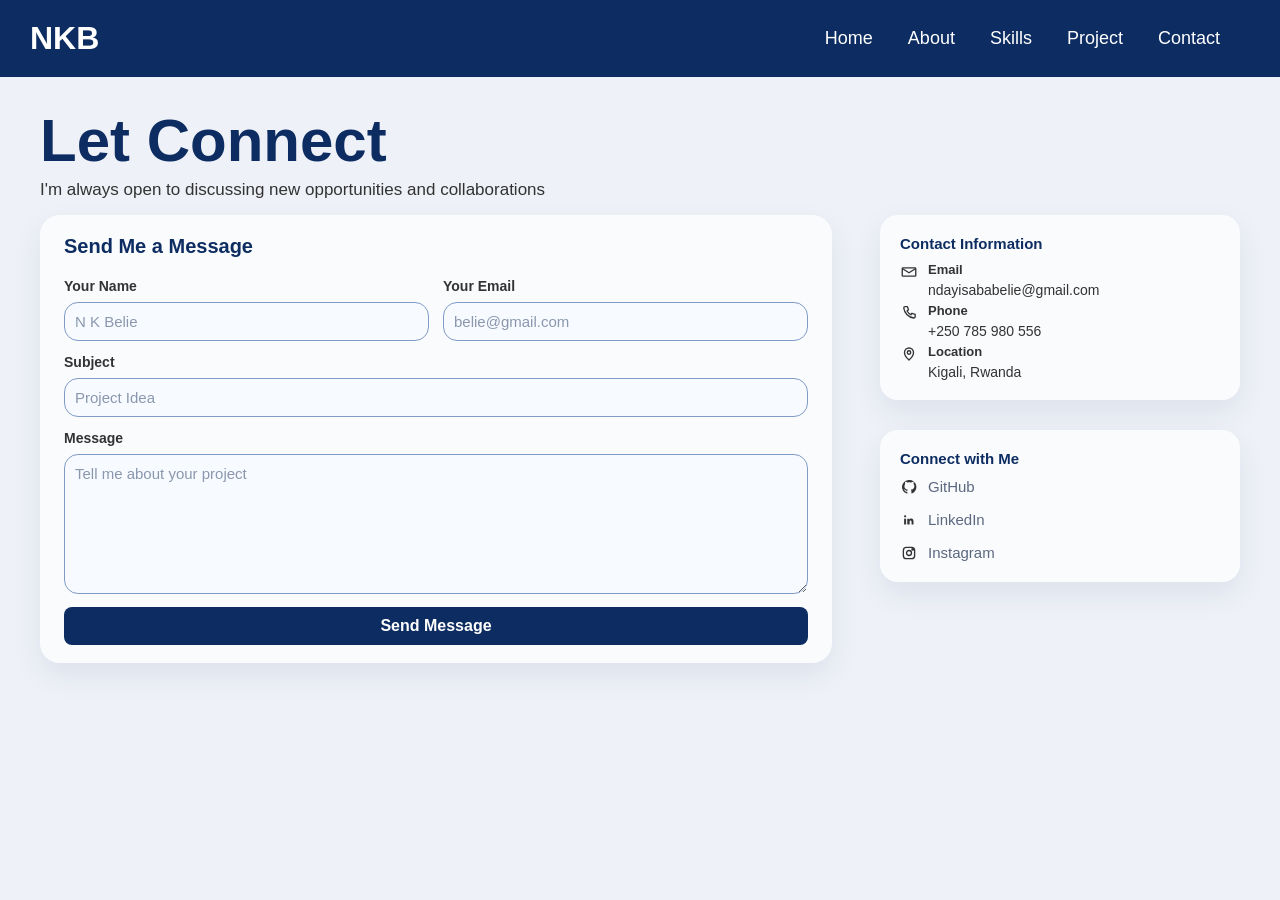
==== contact.html @ 85e5c94c "Add contact page Layout" ====
<!DOCTYPE html>
<html lang="en">
<head>
    <meta charset="UTF-8">
    <meta name="viewport" content="width=device-width, initial-scale=1.0">
    <title>Belie Portfolio</title>
    <link rel="stylesheet" href="style.css">
</head>
<body>

<header>
    <nav class="navbar">
        <div class="logo">NKB</div>
        <ul class="nav-links">
            <li><a href="index.html">Home</a></li>
            <li><a href="about.html">About</a></li>
            <li><a href="skills.html">Skills</a></li>
            <li><a href="projects.html">Project</a></li>
            <li><a href="contact.html">Contact</a></li>
        </ul>
    </nav>
</header>
<main>
    <section class="contact-section">
        <div class="contact-shell">
            <div class="contact-header">
                <h1>Let Connect</h1>
                <p>I'm always open to discussing new opportunities and collaborations</p>
            </div>

            <div class="contact-layout">
                <div class="contact-form-card">
                    <h3>Send Me a Message</h3>

                    <form class="contact-form">
                        <div class="contact-form-row">
                            <div class="field-group">
                                <label for="name">Your Name</label>
                                <input type="text" id="name" name="name" placeholder="N K Belie" required>
                            </div>

                            <div class="field-group">
                                <label for="email">Your Email</label>
                                <input type="email" id="email" name="email" placeholder="belie@gmail.com" required>
                            </div>
                        </div>

                        <div class="field-group">
                            <label for="subject">Subject</label>
                            <input type="text" id="subject" name="subject" placeholder="Project Idea">
                        </div>

                        <div class="field-group">
                            <label for="message">Message</label>
                            <textarea id="message" name="message" placeholder="Tell me about your project"></textarea>
                        </div>

                        <button type="submit">Send Message</button>
                    </form>
                </div>

                <aside class="contact-sidebar">
                    <div class="info-card">
                        <h3>Contact Information</h3>

                        <div class="info-item">
                            <span class="info-icon" aria-hidden="true">
                                <svg viewBox="0 0 24 24" focusable="false">
                                    <path d="M4 6.5h16a1 1 0 0 1 1 1v9a1 1 0 0 1-1 1H4a1 1 0 0 1-1-1v-9a1 1 0 0 1 1-1Z"></path>
                                    <path d="m4 8 8 5 8-5"></path>
                                </svg>
                            </span>
                            <div>
                                <h4>Email</h4>
                                <p><a href="mailto:ndayisababelie@gmail.com">ndayisababelie@gmail.com</a></p>
                            </div>
                        </div>

                        <div class="info-item">
                            <span class="info-icon" aria-hidden="true">
                                <svg viewBox="0 0 24 24" focusable="false">
                                    <path d="M6.8 3.5h3.1l1.4 4.2-1.9 1.6a14 14 0 0 0 5 5l1.6-1.9 4.2 1.4v3.1a1.8 1.8 0 0 1-1.8 1.8A15.4 15.4 0 0 1 5 5.3a1.8 1.8 0 0 1 1.8-1.8Z"></path>
                                </svg>
                            </span>
                            <div>
                                <h4>Phone</h4>
                                <p><a href="tel:+250785980556">+250 785 980 556</a></p>
                            </div>
                        </div>

                        <div class="info-item">
                            <span class="info-icon" aria-hidden="true">
                                <svg viewBox="0 0 24 24" focusable="false">
                                    <path d="M12 20s6-5.2 6-10a6 6 0 1 0-12 0c0 4.8 6 10 6 10Z"></path>
                                    <circle cx="12" cy="10" r="2.3"></circle>
                                </svg>
                            </span>
                            <div>
                                <h4>Location</h4>
                                <p>Kigali, Rwanda</p>
                            </div>
                        </div>
                    </div>

                    <div class="info-card">
                        <h3>Connect with Me</h3>

                        <div class="social-links">
                            <a class="social-link" href="https://github.com/NKBelie" target="_blank" rel="noreferrer">
                                <span class="info-icon" aria-hidden="true">
                                    <svg viewBox="0 0 24 24" focusable="false">
                                        <path d="M12 2.8a9.2 9.2 0 0 0-2.9 18c.5.1.7-.2.7-.5v-2c-2.8.6-3.4-1.2-3.4-1.2-.5-1.1-1.1-1.4-1.1-1.4-.9-.6.1-.6.1-.6 1 .1 1.5 1 1.5 1 .9 1.5 2.3 1 2.9.8.1-.7.4-1 .7-1.3-2.2-.3-4.6-1.1-4.6-4.9 0-1.1.4-2 1-2.8-.1-.3-.4-1.3.1-2.8 0 0 .9-.3 2.9 1a10 10 0 0 1 5.2 0c2-1.3 2.9-1 2.9-1 .5 1.5.2 2.5.1 2.8.6.8 1 1.7 1 2.8 0 3.8-2.3 4.6-4.6 4.9.4.3.7.9.7 1.8v2.7c0 .3.2.6.7.5A9.2 9.2 0 0 0 12 2.8Z"></path>
                                    </svg>
                                </span>
                                <span>GitHub</span>
                            </a>

                            <a class="social-link" href="#">
                                <span class="info-icon" aria-hidden="true">
                                    <svg viewBox="0 0 24 24" focusable="false">
                                        <path d="M6.8 8.5a1.5 1.5 0 1 1 0-3 1.5 1.5 0 0 1 0 3Z"></path>
                                        <path d="M5.5 10.2h2.6V18H5.5z"></path>
                                        <path d="M9.7 10.2h2.5v1.1h.1c.4-.7 1.2-1.4 2.5-1.4 2.7 0 3.2 1.8 3.2 4.1V18h-2.6v-3.4c0-.8 0-1.9-1.2-1.9s-1.4.9-1.4 1.8V18H9.7z"></path>
                                    </svg>
                                </span>
                                <span>LinkedIn</span>
                            </a>

                            <a class="social-link" href="#">
                                <span class="info-icon" aria-hidden="true">
                                    <svg class="outline-icon" viewBox="0 0 24 24" focusable="false">
                                        <rect x="4.5" y="4.5" width="15" height="15" rx="4"></rect>
                                        <circle cx="12" cy="12" r="3.3"></circle>
                                        <circle cx="16.9" cy="7.2" r="1"></circle>
                                    </svg>
                                </span>
                                <span>Instagram</span>
                            </a>
                        </div>
                    </div>
                </aside>
            </div>
        </div>
    </section>
</main>

</body>
</html>
---- style.css ----
* {
    margin: 0;
    padding: 0;
    box-sizing: border-box;
    font-family: Arial, sans-serif;
}

body {
    background-color: #eef1f7;
    color: #0d2d62;
}


header {
    background-color: #0d2d62;
    padding: 20px 60px 20px 30px;
}

.navbar {
    display: flex;
    justify-content: space-between;
    align-items: center;
}

.logo {
    color: rgb(255, 255, 255);
    font-size: 32px;
    font-weight: bold;
}

.nav-links {
    list-style: none;
    display: flex;
    gap: 35px;
}

.nav-links li a {
    text-decoration: none;
    color: white;
    font-size: 18px;
    font-weight: 500;
}

.nav-links li a:hover {
    color: #dce6ff;
}

.hero {
    display: flex;
    justify-content: space-between;
    align-items: center;
    padding: 40px 40px;
    min-height: 85vh;
}

.hero-text {
    max-width: 55%;
}

.hero-text h1 {
    font-size: 60px;
    line-height: 1.1;
    margin-bottom: 20px;
    font-weight: bold;
}
.hero-text h3 {
    font-size: 20px;
    line-height: 0.7;
    margin-bottom: 5px;
    font-weight: bold;
}
.hero-text p {
    font-size: 17px;
    line-height: 1.5;
    color: #333;
    margin-bottom: 30px;
    max-width: 90%;
}

.buttons {
    display: flex;
    gap: 20px;
}

.btn {
    text-decoration: none;
    padding: 18px 35px;
    border-radius: 8px;
    font-size: 16px;
    font-weight: bold;
}

.primary {
    background-color: #0d2d62;
    color: white;
}

.secondary {
    background-color: white;
    color: #0d2d62;
}

.hero-image img {
    width: 350px;
    height: 350px;
    border-radius: 10%;
    object-fit: cover;
}
.projects-section {
    padding: 40px;
}

.projects-header h1 {
    font-size: 60px;
    margin-bottom: 10px;
}

.projects-header p {
    font-size: 17px;
    color: #333;
    margin-bottom: 30px;
}

.project-container {
    display: flex;
    justify-content: space-between;
    gap: 20px;
    flex-wrap: wrap;
}

.project-card {
    background: white;
    width: 30%;
    border-radius: 15px;
    overflow: hidden;
    box-shadow: 0 4px 8px rgba(0,0,0,0.15);
}
.project-card p{
    color: #333;
}
.project-card img {
    width: 100%;
    height: 219px;
    object-fit: cover;
}

.project-content {
    padding: 15px;
}

.project-content h2 {
    margin-bottom: 10px;
}

.project-content p {
    font-size: 15px;
    line-height: 1.5;
    margin-bottom: 15px;
}

.tags span {
    display: inline-block;
    background: #dce6ff;
    color: #0d2d62;
    padding: 8px 12px;
    margin: 5px 5px 0 0;
    border-radius: 8px;
    font-size: 14px;
}
.skills-section {
    padding: 40px;
}

.skills-header h1 {
    font-size: 60px;
    margin-bottom: 10px;
}

.skills-header p {
    font-size: 17px;
    color: #333;
    margin-bottom: 30px;
}

.skills-container {
    display: flex;
    gap: 20px;
    flex-wrap: wrap;
}

.skill-card {
    background: white;
    flex: 1;
    min-width: 250px;
    padding: 20px;
    border-radius: 15px;
    box-shadow: 0 4px 8px rgba(0,0,0,0.15);
}

.skill-card h2 {
    margin-bottom: 20px;
}

.soft-skills {
    margin-top: 40px;
    background: #0d2d62;
    color: white;
    padding: 30px;
    border-radius: 15px;
    text-align: center;
}

.soft-skills h2 {
    margin-bottom: 30px;
    font-size: 40px;
}

.soft-skills ul {
    display: grid;
    grid-template-columns: repeat(3, 1fr);
    gap: 20px;
    list-style: disc;
    text-align: left;
    padding-left: 80px;
    font-size: 22px;
}

.contact-section {
    padding: 29px 40px;
}

.contact-shell {
    max-width: 1280px;
    margin: 0 auto;
}

.contact-header h1 {
    font-size: 60px;
    margin-bottom: 5px;
}

.contact-header p {
    font-size: 17px;
    color: #333;
    margin-bottom: 15px;
}

.contact-layout {
    display: flex;
    align-items: flex-start;
    justify-content: space-between;
    gap: 48px;
}

.contact-form-card {
    flex: 1 1 720px;
    background: rgba(255, 255, 255, 0.72);
    border-radius: 20px;
    padding: 20px 24px 18px;
    box-shadow: 0 12px 30px rgba(13, 45, 98, 0.08);
}

.contact-form-card h3 {
    font-size: 20px;
    margin-bottom: 20px;
}

.info-card h3 {
    font-size: 15px;
    margin-bottom: 10px;
}

.contact-form {
    display: flex;
    flex-direction: column;
    gap: 13px;
}

.contact-form-row {
    display: grid;
    grid-template-columns: repeat(2, minmax(0, 1fr));
    gap: 14px;
}

.field-group {
    display: flex;
    flex-direction: column;
    gap: 8px;
}

.field-group label {
    font-size: 14px;
    font-weight: 600;
    color: #333;
}

.contact-form input,
.contact-form textarea {
    width: 100%;
    padding: 10px 10px;
    border: 1.5px solid #7f9bc6;
    border-radius: 14px;
    font-size: 15px;
    background: #f7faff;
    color: #243b63;
    outline: none;
    transition: border-color 0.2s ease, box-shadow 0.2s ease;
}

.contact-form input::placeholder,
.contact-form textarea::placeholder {
    color: #8a97ad;
}

.contact-form input:focus,
.contact-form textarea:focus {
    border-color: #0d2d62;
    box-shadow: 0 0 0 3px rgba(13, 45, 98, 0.12);
}

.contact-form textarea {
    min-height: 140px;
    resize: vertical;
}

.contact-form button {
    background: #0d2d62;
    color: white;
    padding: 10px;
    border: none;
    border-radius: 8px;
    font-size: 16px;
    font-weight: 700;
    cursor: pointer;
    transition: background 0.2s ease, transform 0.2s ease;
}

.contact-form button:hover {
    background: #123c80;
    transform: translateY(-1px);
}

.contact-sidebar {
    flex: 0 0 360px;
    width: min(100%, 360px);
    margin-left: auto;
    display: flex;
    flex-direction: column;
    gap: 30px;
}

.info-card {
    background: rgba(255, 255, 255, 0.72);
    border-radius: 18px;
    padding: 20px 20px 20px;
    box-shadow: 0 12px 30px rgba(13, 45, 98, 0.08);
}

.info-item {
    display: flex;
    align-items: flex-start;
    gap: 10px;
    margin-bottom: 5px;
}

.info-item:last-child {
    margin-bottom: 0;
}

.info-item h4 {
    font-size: 13px;
    margin-bottom: 5px;
    color: #333;
}

.info-item p,
.info-item a {
    font-size: 14px;
    color: #333;
    text-decoration: none;
}

.info-item a:hover,
.social-link:hover {
    color: #0d2d62;
}

.info-icon {
    width: 18px;
    height: 18px;
    color: #333;
    flex-shrink: 0;
    margin-top: 1px;
}

.info-icon svg {
    width: 100%;
    height: 100%;
    stroke: currentColor;
    fill: none;
    stroke-width: 1.8;
    stroke-linecap: round;
    stroke-linejoin: round;
}

.social-links {
    display: flex;
    flex-direction: column;
    gap: 14px;
}

.social-link {
    display: inline-flex;
    align-items: center;
    gap: 10px;
    color: #5b6880;
    text-decoration: none;
    font-size: 15px;
    font-weight: 500;
}

.social-link .info-icon svg {
    stroke: none;
    fill: currentColor;
}

.social-link .info-icon svg.outline-icon {
    stroke: currentColor;
    fill: none;
}

@media (max-width: 980px) {
    .contact-layout {
        flex-direction: column;
        gap: 28px;
        justify-content: flex-start;
    }

    .contact-sidebar {
        width: 100%;
        flex: 1 1 auto;
        max-width: 100%;
        margin-left: 0;
    }
}

@media (max-width: 720px) {
    header {
        padding: 18px 22px;
    }

    .contact-section {
        padding: 28px 18px 40px;
    }

    .contact-header h1 {
        font-size: 44px;
    }

    .contact-form-card,
    .info-card {
        padding: 24px 18px 20px;
    }

    .contact-form-row {
        grid-template-columns: 1fr;
    }
}
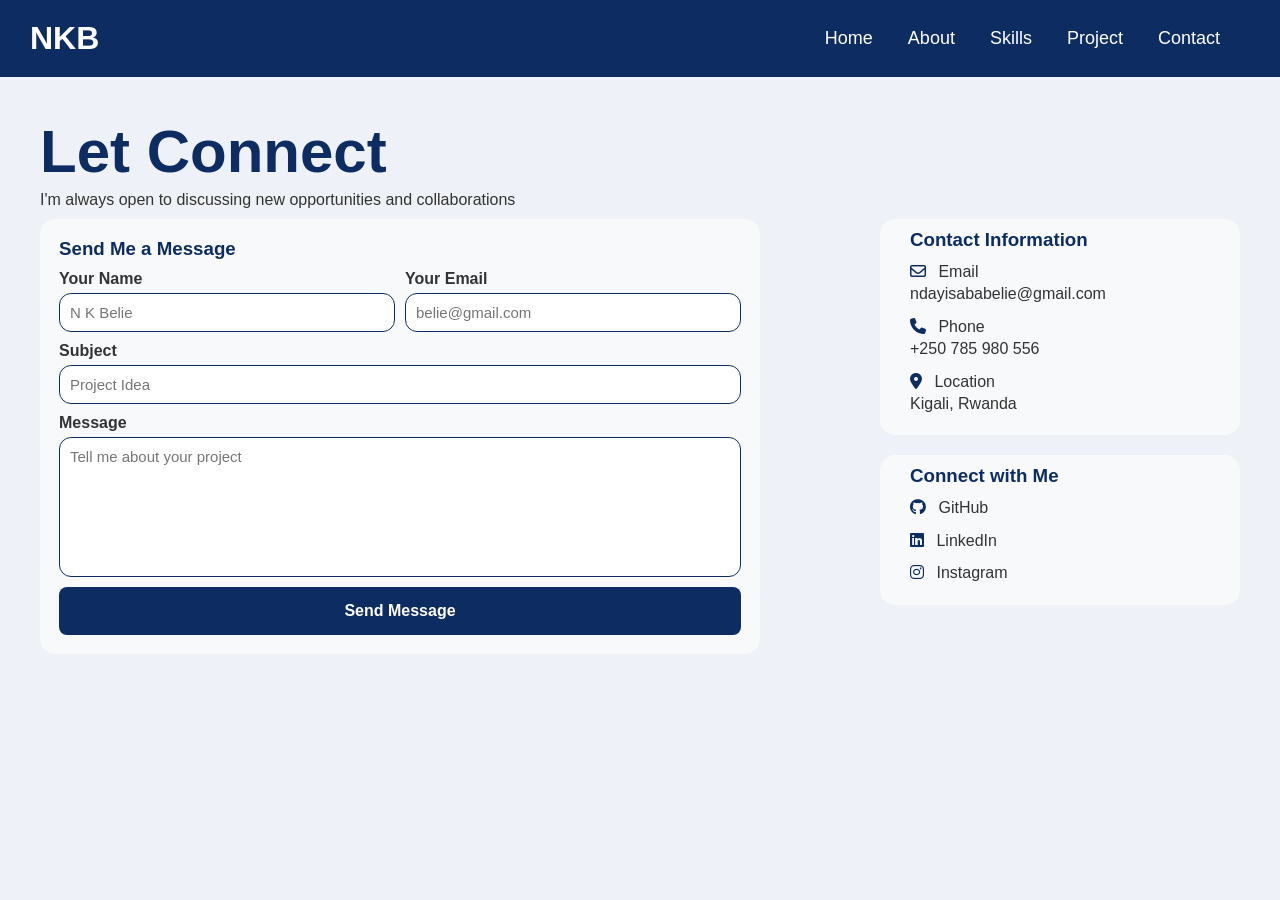
==== commit d42117be: "Modify Contact page" ====
--- a/contact.html
+++ b/contact.html
@@ -5,6 +5,7 @@
     <meta name="viewport" content="width=device-width, initial-scale=1.0">
     <title>Belie Portfolio</title>
     <link rel="stylesheet" href="style.css">
+    <link rel="stylesheet" href="https://cdnjs.cloudflare.com/ajax/libs/font-awesome/6.5.0/css/all.min.css">
 </head>
 <body>
 
@@ -20,129 +21,61 @@
         </ul>
     </nav>
 </header>
-<main>
-    <section class="contact-section">
-        <div class="contact-shell">
-            <div class="contact-header">
-                <h1>Let Connect</h1>
-                <p>I'm always open to discussing new opportunities and collaborations</p>
+
+<section class="contact-section">
+    <h1>Let Connect</h1>
+    <p>I'm always open to discussing new opportunities and collaborations</p>
+
+    <div class="contact-wrapper">
+
+        <div class="contact-form-box">
+            <h3>Send Me a Message</h3>
+
+            <form>
+                <div class="input-row">
+                    <div class="input-group">
+                        <label>Your Name</label>
+                        <input type="text" placeholder="N K Belie">
+                    </div>
+
+                    <div class="input-group">
+                        <label>Your Email</label>
+                        <input type="email" placeholder="belie@gmail.com">
+                    </div>
+                </div>
+
+                <div class="input-group">
+                    <label>Subject</label>
+                    <input type="text" placeholder="Project Idea">
+                </div>
+
+                <div class="input-group">
+                    <label>Message</label>
+                    <textarea placeholder="Tell me about your project"></textarea>
+                </div>
+
+                <button type="submit">Send Message</button>
+            </form>
+        </div>
+
+        <div class="contact-info-box">
+            <div class="info-card">
+                <h3>Contact Information</h3>
+                <p><i class="fa-regular fa-envelope"></i> Email<br>ndayisababelie@gmail.com</p>
+                <p><i class="fa-solid fa-phone"></i> Phone<br>+250 785 980 556</p>
+                <p><i class="fa-solid fa-location-dot"></i> Location<br>Kigali, Rwanda</p>
             </div>
 
-            <div class="contact-layout">
-                <div class="contact-form-card">
-                    <h3>Send Me a Message</h3>
-
-                    <form class="contact-form">
-                        <div class="contact-form-row">
-                            <div class="field-group">
-                                <label for="name">Your Name</label>
-                                <input type="text" id="name" name="name" placeholder="N K Belie" required>
-                            </div>
-
-                            <div class="field-group">
-                                <label for="email">Your Email</label>
-                                <input type="email" id="email" name="email" placeholder="belie@gmail.com" required>
-                            </div>
-                        </div>
-
-                        <div class="field-group">
-                            <label for="subject">Subject</label>
-                            <input type="text" id="subject" name="subject" placeholder="Project Idea">
-                        </div>
-
-                        <div class="field-group">
-                            <label for="message">Message</label>
-                            <textarea id="message" name="message" placeholder="Tell me about your project"></textarea>
-                        </div>
-
-                        <button type="submit">Send Message</button>
-                    </form>
-                </div>
-
-                <aside class="contact-sidebar">
-                    <div class="info-card">
-                        <h3>Contact Information</h3>
-
-                        <div class="info-item">
-                            <span class="info-icon" aria-hidden="true">
-                                <svg viewBox="0 0 24 24" focusable="false">
-                                    <path d="M4 6.5h16a1 1 0 0 1 1 1v9a1 1 0 0 1-1 1H4a1 1 0 0 1-1-1v-9a1 1 0 0 1 1-1Z"></path>
-                                    <path d="m4 8 8 5 8-5"></path>
-                                </svg>
-                            </span>
-                            <div>
-                                <h4>Email</h4>
-                                <p><a href="mailto:ndayisababelie@gmail.com">ndayisababelie@gmail.com</a></p>
-                            </div>
-                        </div>
-
-                        <div class="info-item">
-                            <span class="info-icon" aria-hidden="true">
-                                <svg viewBox="0 0 24 24" focusable="false">
-                                    <path d="M6.8 3.5h3.1l1.4 4.2-1.9 1.6a14 14 0 0 0 5 5l1.6-1.9 4.2 1.4v3.1a1.8 1.8 0 0 1-1.8 1.8A15.4 15.4 0 0 1 5 5.3a1.8 1.8 0 0 1 1.8-1.8Z"></path>
-                                </svg>
-                            </span>
-                            <div>
-                                <h4>Phone</h4>
-                                <p><a href="tel:+250785980556">+250 785 980 556</a></p>
-                            </div>
-                        </div>
-
-                        <div class="info-item">
-                            <span class="info-icon" aria-hidden="true">
-                                <svg viewBox="0 0 24 24" focusable="false">
-                                    <path d="M12 20s6-5.2 6-10a6 6 0 1 0-12 0c0 4.8 6 10 6 10Z"></path>
-                                    <circle cx="12" cy="10" r="2.3"></circle>
-                                </svg>
-                            </span>
-                            <div>
-                                <h4>Location</h4>
-                                <p>Kigali, Rwanda</p>
-                            </div>
-                        </div>
-                    </div>
-
-                    <div class="info-card">
-                        <h3>Connect with Me</h3>
-
-                        <div class="social-links">
-                            <a class="social-link" href="https://github.com/NKBelie" target="_blank" rel="noreferrer">
-                                <span class="info-icon" aria-hidden="true">
-                                    <svg viewBox="0 0 24 24" focusable="false">
-                                        <path d="M12 2.8a9.2 9.2 0 0 0-2.9 18c.5.1.7-.2.7-.5v-2c-2.8.6-3.4-1.2-3.4-1.2-.5-1.1-1.1-1.4-1.1-1.4-.9-.6.1-.6.1-.6 1 .1 1.5 1 1.5 1 .9 1.5 2.3 1 2.9.8.1-.7.4-1 .7-1.3-2.2-.3-4.6-1.1-4.6-4.9 0-1.1.4-2 1-2.8-.1-.3-.4-1.3.1-2.8 0 0 .9-.3 2.9 1a10 10 0 0 1 5.2 0c2-1.3 2.9-1 2.9-1 .5 1.5.2 2.5.1 2.8.6.8 1 1.7 1 2.8 0 3.8-2.3 4.6-4.6 4.9.4.3.7.9.7 1.8v2.7c0 .3.2.6.7.5A9.2 9.2 0 0 0 12 2.8Z"></path>
-                                    </svg>
-                                </span>
-                                <span>GitHub</span>
-                            </a>
-
-                            <a class="social-link" href="#">
-                                <span class="info-icon" aria-hidden="true">
-                                    <svg viewBox="0 0 24 24" focusable="false">
-                                        <path d="M6.8 8.5a1.5 1.5 0 1 1 0-3 1.5 1.5 0 0 1 0 3Z"></path>
-                                        <path d="M5.5 10.2h2.6V18H5.5z"></path>
-                                        <path d="M9.7 10.2h2.5v1.1h.1c.4-.7 1.2-1.4 2.5-1.4 2.7 0 3.2 1.8 3.2 4.1V18h-2.6v-3.4c0-.8 0-1.9-1.2-1.9s-1.4.9-1.4 1.8V18H9.7z"></path>
-                                    </svg>
-                                </span>
-                                <span>LinkedIn</span>
-                            </a>
-
-                            <a class="social-link" href="#">
-                                <span class="info-icon" aria-hidden="true">
-                                    <svg class="outline-icon" viewBox="0 0 24 24" focusable="false">
-                                        <rect x="4.5" y="4.5" width="15" height="15" rx="4"></rect>
-                                        <circle cx="12" cy="12" r="3.3"></circle>
-                                        <circle cx="16.9" cy="7.2" r="1"></circle>
-                                    </svg>
-                                </span>
-                                <span>Instagram</span>
-                            </a>
-                        </div>
-                    </div>
-                </aside>
+            <div class="info-card">
+                <h3>Connect with Me</h3>
+                <p><i class="fa-brands fa-github"></i> GitHub</p>
+                <p><i class="fa-brands fa-linkedin"></i> LinkedIn</p>
+                <p><i class="fa-brands fa-instagram"></i> Instagram</p>
             </div>
         </div>
-    </section>
-</main>
+
+    </div>
+</section>
 
 </body>
-</html>
+</html>
--- a/style.css
+++ b/style.css
@@ -224,245 +224,105 @@
     padding-left: 80px;
     font-size: 22px;
 }
-
 .contact-section {
-    padding: 29px 40px;
-}
-
-.contact-shell {
-    max-width: 1280px;
-    margin: 0 auto;
-}
-
-.contact-header h1 {
+    padding: 40px;
+}
+
+.contact-section h1 {
     font-size: 60px;
     margin-bottom: 5px;
 }
 
-.contact-header p {
-    font-size: 17px;
-    color: #333;
-    margin-bottom: 15px;
-}
-
-.contact-layout {
-    display: flex;
-    align-items: flex-start;
+.contact-section p {
+    font-size: 16px;
+    margin-bottom: 10px;
+    color: #333;
+}
+
+.contact-wrapper {
+    display: flex;
     justify-content: space-between;
-    gap: 48px;
-}
-
-.contact-form-card {
-    flex: 1 1 720px;
-    background: rgba(255, 255, 255, 0.72);
-    border-radius: 20px;
-    padding: 20px 24px 18px;
-    box-shadow: 0 12px 30px rgba(13, 45, 98, 0.08);
-}
-
-.contact-form-card h3 {
-    font-size: 20px;
-    margin-bottom: 20px;
-}
-
-.info-card h3 {
+    gap: 20px;
+}
+
+.contact-form-box {
+    background: #f8f9fb;
+    padding: 19px;
+    border-radius: 15px;
+    width: 60%;
+}
+
+.contact-form-box h3 {
+    margin-bottom: 10px;
+}
+
+.input-row {
+    display: flex;
+    gap: 10px;
+}
+
+.input-group {
+    display: flex;
+    flex-direction: column;
+    width: 100%;
+    margin-bottom: 10px;
+}
+
+.input-group label {
+    margin-bottom: 5px;
+    font-weight: bold;
+    color: #333;
+}
+
+.input-group input,
+.input-group textarea {
+    padding: 10px;
+    border: 1px solid #0d2d62;
+    border-radius: 12px;
+    outline: none;
     font-size: 15px;
-    margin-bottom: 10px;
-}
-
-.contact-form {
-    display: flex;
-    flex-direction: column;
-    gap: 13px;
-}
-
-.contact-form-row {
-    display: grid;
-    grid-template-columns: repeat(2, minmax(0, 1fr));
-    gap: 14px;
-}
-
-.field-group {
-    display: flex;
-    flex-direction: column;
-    gap: 8px;
-}
-
-.field-group label {
-    font-size: 14px;
-    font-weight: 600;
-    color: #333;
-}
-
-.contact-form input,
-.contact-form textarea {
+}
+
+.input-group textarea {
+    height: 140px;
+    resize: none;
+}
+
+button {
     width: 100%;
-    padding: 10px 10px;
-    border: 1.5px solid #7f9bc6;
-    border-radius: 14px;
-    font-size: 15px;
-    background: #f7faff;
-    color: #243b63;
-    outline: none;
-    transition: border-color 0.2s ease, box-shadow 0.2s ease;
-}
-
-.contact-form input::placeholder,
-.contact-form textarea::placeholder {
-    color: #8a97ad;
-}
-
-.contact-form input:focus,
-.contact-form textarea:focus {
-    border-color: #0d2d62;
-    box-shadow: 0 0 0 3px rgba(13, 45, 98, 0.12);
-}
-
-.contact-form textarea {
-    min-height: 140px;
-    resize: vertical;
-}
-
-.contact-form button {
+    padding: 15px;
     background: #0d2d62;
     color: white;
-    padding: 10px;
     border: none;
     border-radius: 8px;
     font-size: 16px;
-    font-weight: 700;
+    font-weight: bold;
     cursor: pointer;
-    transition: background 0.2s ease, transform 0.2s ease;
-}
-
-.contact-form button:hover {
-    background: #123c80;
-    transform: translateY(-1px);
-}
-
-.contact-sidebar {
-    flex: 0 0 360px;
-    width: min(100%, 360px);
-    margin-left: auto;
+}
+
+.contact-info-box {
+    width: 30%;
     display: flex;
     flex-direction: column;
-    gap: 30px;
+    gap: 20px;
 }
 
 .info-card {
-    background: rgba(255, 255, 255, 0.72);
-    border-radius: 18px;
-    padding: 20px 20px 20px;
-    box-shadow: 0 12px 30px rgba(13, 45, 98, 0.08);
-}
-
-.info-item {
-    display: flex;
-    align-items: flex-start;
-    gap: 10px;
-    margin-bottom: 5px;
-}
-
-.info-item:last-child {
-    margin-bottom: 0;
-}
-
-.info-item h4 {
-    font-size: 13px;
-    margin-bottom: 5px;
-    color: #333;
-}
-
-.info-item p,
-.info-item a {
-    font-size: 14px;
-    color: #333;
-    text-decoration: none;
-}
-
-.info-item a:hover,
-.social-link:hover {
+    background: #f8f9fb;
+    padding: 10px 30px;
+    border-radius: 15px;
+}
+
+.info-card h3 {
+    margin-bottom: 10px;
+}
+
+.info-card p {
+    margin-bottom: 10px;
+    line-height: 1.4;
+}
+
+.info-card i {
+    margin-right: 8px;
     color: #0d2d62;
-}
-
-.info-icon {
-    width: 18px;
-    height: 18px;
-    color: #333;
-    flex-shrink: 0;
-    margin-top: 1px;
-}
-
-.info-icon svg {
-    width: 100%;
-    height: 100%;
-    stroke: currentColor;
-    fill: none;
-    stroke-width: 1.8;
-    stroke-linecap: round;
-    stroke-linejoin: round;
-}
-
-.social-links {
-    display: flex;
-    flex-direction: column;
-    gap: 14px;
-}
-
-.social-link {
-    display: inline-flex;
-    align-items: center;
-    gap: 10px;
-    color: #5b6880;
-    text-decoration: none;
-    font-size: 15px;
-    font-weight: 500;
-}
-
-.social-link .info-icon svg {
-    stroke: none;
-    fill: currentColor;
-}
-
-.social-link .info-icon svg.outline-icon {
-    stroke: currentColor;
-    fill: none;
-}
-
-@media (max-width: 980px) {
-    .contact-layout {
-        flex-direction: column;
-        gap: 28px;
-        justify-content: flex-start;
-    }
-
-    .contact-sidebar {
-        width: 100%;
-        flex: 1 1 auto;
-        max-width: 100%;
-        margin-left: 0;
-    }
-}
-
-@media (max-width: 720px) {
-    header {
-        padding: 18px 22px;
-    }
-
-    .contact-section {
-        padding: 28px 18px 40px;
-    }
-
-    .contact-header h1 {
-        font-size: 44px;
-    }
-
-    .contact-form-card,
-    .info-card {
-        padding: 24px 18px 20px;
-    }
-
-    .contact-form-row {
-        grid-template-columns: 1fr;
-    }
-}
+}
